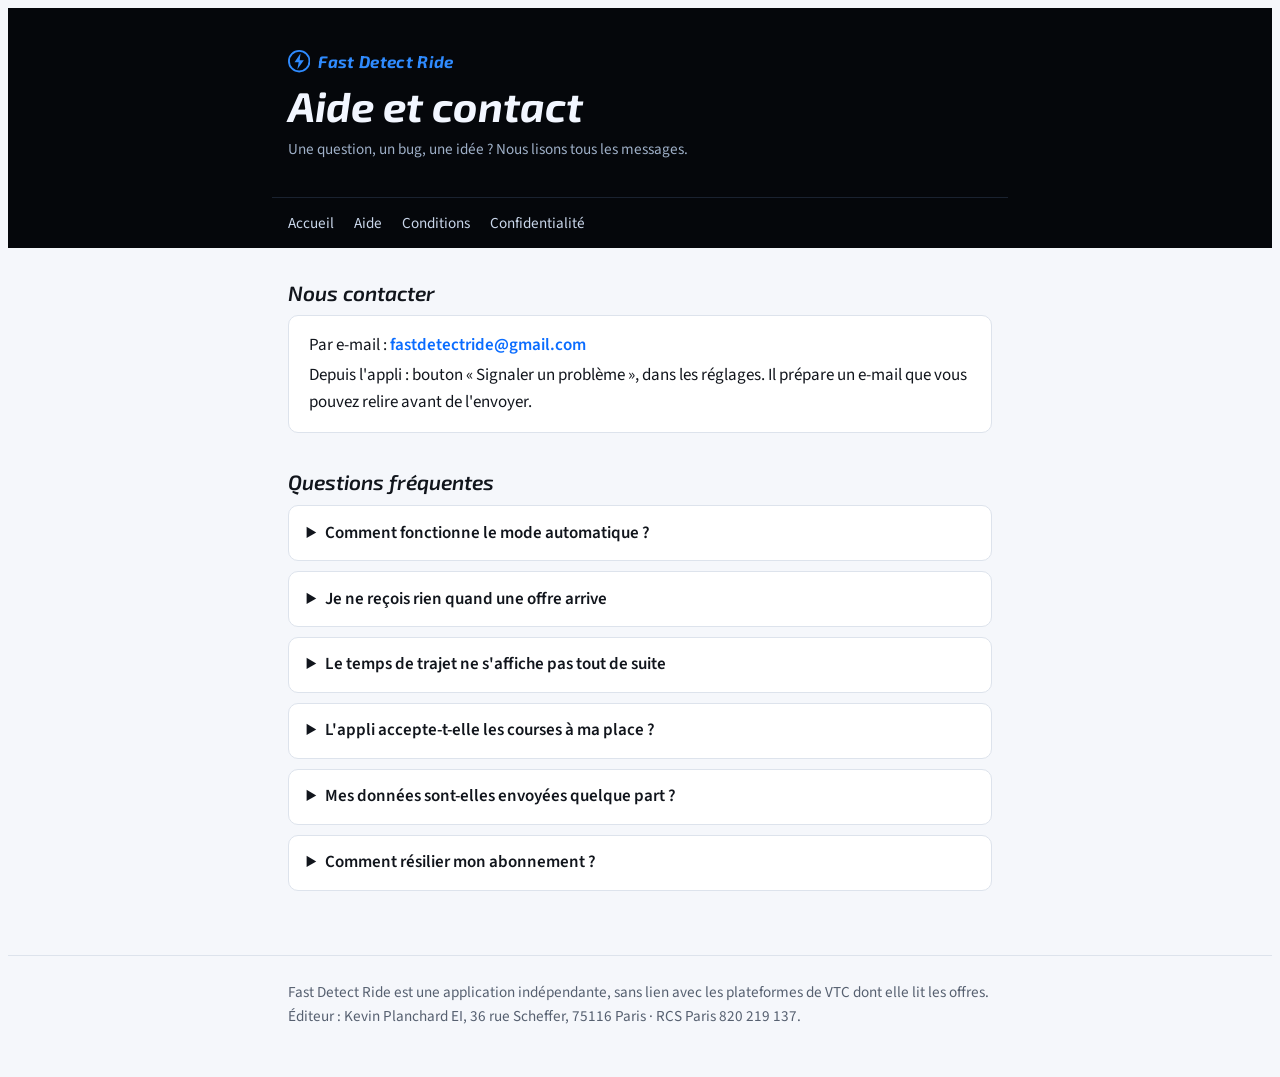
==== aide.html @ ab3cb58c "Site Fast Detect Ride : accueil, aide, conditions, confidentialité Co-Authored-By: Claude Opus 5.5 <" ====
<!doctype html>
<html lang="fr">
<head>
<meta charset="utf-8">
<meta name="viewport" content="width=device-width, initial-scale=1, viewport-fit=cover">
<title>Aide · Fast Detect Ride</title>
<meta name="description" content="Aide et contact pour l'application Fast Detect Ride.">
<link rel="preconnect" href="https://fonts.googleapis.com">
<link rel="stylesheet" href="https://fonts.googleapis.com/css2?family=Exo+2:ital,wght@1,600;1,700&family=Source+Sans+3:wght@400;600&display=swap">
<style>
/* Layout: une colonne de lecture étroite, en-tête sombre de marque, encadré "en bref" puis sections numérotées comme dans un texte juridique */
:root {
  --bg: #f5f7fb;
  --surface: #ffffff;
  --fg: #11151c;
  --muted: #566070;
  --line: #dde3ec;
  --accent: #0a6cff;
  --brand-bg: #05070b;
  --brand-fg: #f2f6ff;
  --brand-accent: #2f8bff;
  --display: "Exo 2", "Segoe UI", system-ui, sans-serif;
  --body: "Source Sans 3", -apple-system, "Segoe UI", Roboto, sans-serif;
}
@media (prefers-color-scheme: dark) {
  :root:not([data-theme="light"]) {
    --bg: #07090d; --surface: #0f131a; --fg: #e8edf5; --muted: #98a3b5; --line: #1f2733; --accent: #4f9dff;
    --brand-bg: #000000; --brand-fg: #f2f6ff; --brand-accent: #2f8bff; color-scheme: dark;
  }
}
:root[data-theme="dark"] {
  --bg: #07090d; --surface: #0f131a; --fg: #e8edf5; --muted: #98a3b5; --line: #1f2733; --accent: #4f9dff;
  --brand-bg: #000000; --brand-fg: #f2f6ff; --brand-accent: #2f8bff; color-scheme: dark;
}
body { background: var(--bg); color: var(--fg); font-family: var(--body); font-size: 17px; line-height: 1.6; }
.band { background: var(--brand-bg); color: var(--brand-fg); }
.wrap { max-width: 44rem; margin: 0 auto; padding-left: max(16px, env(safe-area-inset-left, 0px)); padding-right: max(16px, env(safe-area-inset-right, 0px)); }
header .wrap { padding-block: 2.5rem 2.25rem; display: grid; gap: .5rem; }
.app { font-family: var(--display); font-style: italic; font-weight: 700; font-size: 1.05rem; letter-spacing: .02em; color: var(--brand-accent); display: flex; align-items: center; gap: .5rem; }
.app svg { width: 1.4rem; height: 1.4rem; }
h1 { font-family: var(--display); font-style: italic; font-weight: 700; font-size: clamp(1.9rem, 6vw, 2.6rem); line-height: 1.1; margin: 0; text-wrap: balance; }
.date { color: #9fb0c8; font-size: .95rem; margin: 0; }
main .wrap { padding-block: 2rem 4rem; display: grid; gap: 2.25rem; }
.brief { background: var(--surface); border: 1px solid var(--line); border-radius: 10px; padding: 1.25rem 1.4rem; }
.brief h2 { margin-top: 0; }
.brief ul { margin: 0; padding-left: 1.2rem; display: grid; gap: .35rem; }
section { display: grid; gap: .6rem; }
h2 { font-family: var(--display); font-style: italic; font-weight: 600; font-size: 1.3rem; line-height: 1.25; margin: 0; text-wrap: balance; }
h2 .n { color: var(--accent); margin-right: .35rem; font-variant-numeric: tabular-nums; }
p, ul { margin: 0; }
ul { padding-left: 1.2rem; display: grid; gap: .3rem; }
strong { font-weight: 600; }
.id { background: var(--surface); border: 1px solid var(--line); border-radius: 10px; padding: 1rem 1.25rem; display: grid; gap: .15rem; }
.mail { font-weight: 600; color: var(--accent); user-select: all; overflow-wrap: anywhere; }
a { color: var(--accent); }
a:focus-visible { outline: 2px solid var(--accent); outline-offset: 2px; }
footer { border-top: 1px solid var(--line); }
footer .wrap { padding-block: 1.5rem 2.5rem; color: var(--muted); font-size: .95rem; }

.nav { display: flex; flex-wrap: wrap; gap: .25rem 1.25rem; padding-block: .8rem; border-top: 1px solid #1a2230; font-size: .95rem; }
.nav a { color: #c9d6ea; text-decoration: none; }
.nav a:hover, .nav a:focus-visible { color: var(--brand-accent); }
details { background: var(--surface); border: 1px solid var(--line); border-radius: 10px; padding: .85rem 1.1rem; }
summary { cursor: pointer; font-weight: 600; }
details > div { padding-top: .6rem; display: grid; gap: .5rem; }
.home .wrap { padding-block: 3rem; }
.home p.lead { font-size: 1.2rem; color: #c9d6ea; max-width: 34rem; margin: 0; }
</style>
</head>
<body>
<header class="band">
  <div class="wrap">
    <div class="app">
      <svg viewBox="0 0 24 24" aria-hidden="true"><circle cx="12" cy="12" r="11" fill="none" stroke="currentColor" stroke-width="2"/><path d="M13.5 3.5 7 13h4.5l-1.5 7.5L17 11h-4.5z" fill="currentColor"/></svg>
      Fast Detect Ride
    </div>
    <h1>Aide et contact</h1>
    <p class="date">Une question, un bug, une idée ? Nous lisons tous les messages.</p>
  </div>
</header>
<nav class="band"><div class="wrap nav"><a href="/">Accueil</a><a href="/aide">Aide</a><a href="/conditions">Conditions</a><a href="/confidentialite">Confidentialité</a></div></nav>
<main>
  <div class="wrap">

    <section>
      <h2>Nous contacter</h2>
      <div class="id">
        <span>Par e-mail : <span class="mail">fastdetectride@gmail.com</span></span>
        <span>Depuis l'appli : bouton « Signaler un problème », dans les réglages. Il prépare un e-mail que vous pouvez relire avant de l'envoyer.</span>
      </div>
    </section>

    <section>
      <h2>Questions fréquentes</h2>

      <details>
        <summary>Comment fonctionne le mode automatique ?</summary>
        <div><p>Quand vous le lancez, l'iPhone vous demande l'autorisation de partager votre écran avec Fast Detect Ride. L'appli lit alors les offres de course dès qu'elles s'affichent et vous montre le prix au kilomètre, le prix à l'heure et le temps de trajet dans une notification, la Dynamic Island et CarPlay.</p></div>
      </details>

      <details>
        <summary>Je ne reçois rien quand une offre arrive</summary>
        <div>
          <p>Vérifiez dans l'ordre :</p>
          <ul>
            <li>que le mode automatique est bien lancé (un indicateur de partage d'écran s'affiche en haut de l'iPhone) ;</li>
            <li>que les notifications sont autorisées : Réglages &gt; Notifications &gt; Fast Detect Ride ;</li>
            <li>qu'un mode Concentration ne bloque pas les notifications de l'appli ;</li>
            <li>que la position est autorisée sur « Toujours » : Réglages &gt; Confidentialité &gt; Service de localisation &gt; Fast Detect Ride.</li>
          </ul>
          <p>Si le problème continue, envoyez-nous un message avec « Signaler un problème ».</p>
        </div>
      </details>

      <details>
        <summary>Le temps de trajet ne s'affiche pas tout de suite</summary>
        <div><p>Pour les longues courses, le calcul du trajet peut prendre quelques secondes de plus. Le temps s'ajoute alors à l'affichage dès qu'il est prêt. Fast Detect Ride n'affiche jamais de temps approximatif : si le trajet ne peut pas être calculé, c'est indiqué clairement.</p></div>
      </details>

      <details>
        <summary>L'appli accepte-t-elle les courses à ma place ?</summary>
        <div><p>Non. Fast Detect Ride ne touche jamais à l'application de la plateforme. Elle vous aide à décider, mais c'est toujours vous qui acceptez ou refusez.</p></div>
      </details>

      <details>
        <summary>Mes données sont-elles envoyées quelque part ?</summary>
        <div><p>Non, il n'y a ni compte ni serveur. L'écran est analysé directement sur votre iPhone et aucune image n'est enregistrée. Tous les détails sont dans la <a href="/confidentialite">politique de confidentialité</a>.</p></div>
      </details>

      <details>
        <summary>Comment résilier mon abonnement ?</summary>
        <div><p>Les abonnements sont gérés par Apple. Allez dans Réglages &gt; votre nom &gt; Abonnements &gt; Fast Detect Ride. Résiliez au moins 24 heures avant la date de renouvellement pour ne pas être prélevé. Pour un remboursement, la demande se fait auprès d'Apple sur <a href="https://reportaproblem.apple.com" target="_blank" rel="noopener">reportaproblem.apple.com</a>.</p></div>
      </details>

    </section>

  </div>
</main>

<footer>
  <div class="wrap">Fast Detect Ride est une application indépendante, sans lien avec les plateformes de VTC dont elle lit les offres. Éditeur : Kevin Planchard EI, 36 rue Scheffer, 75116 Paris · RCS Paris 820 219 137.</div>
</footer>
</body>
</html>
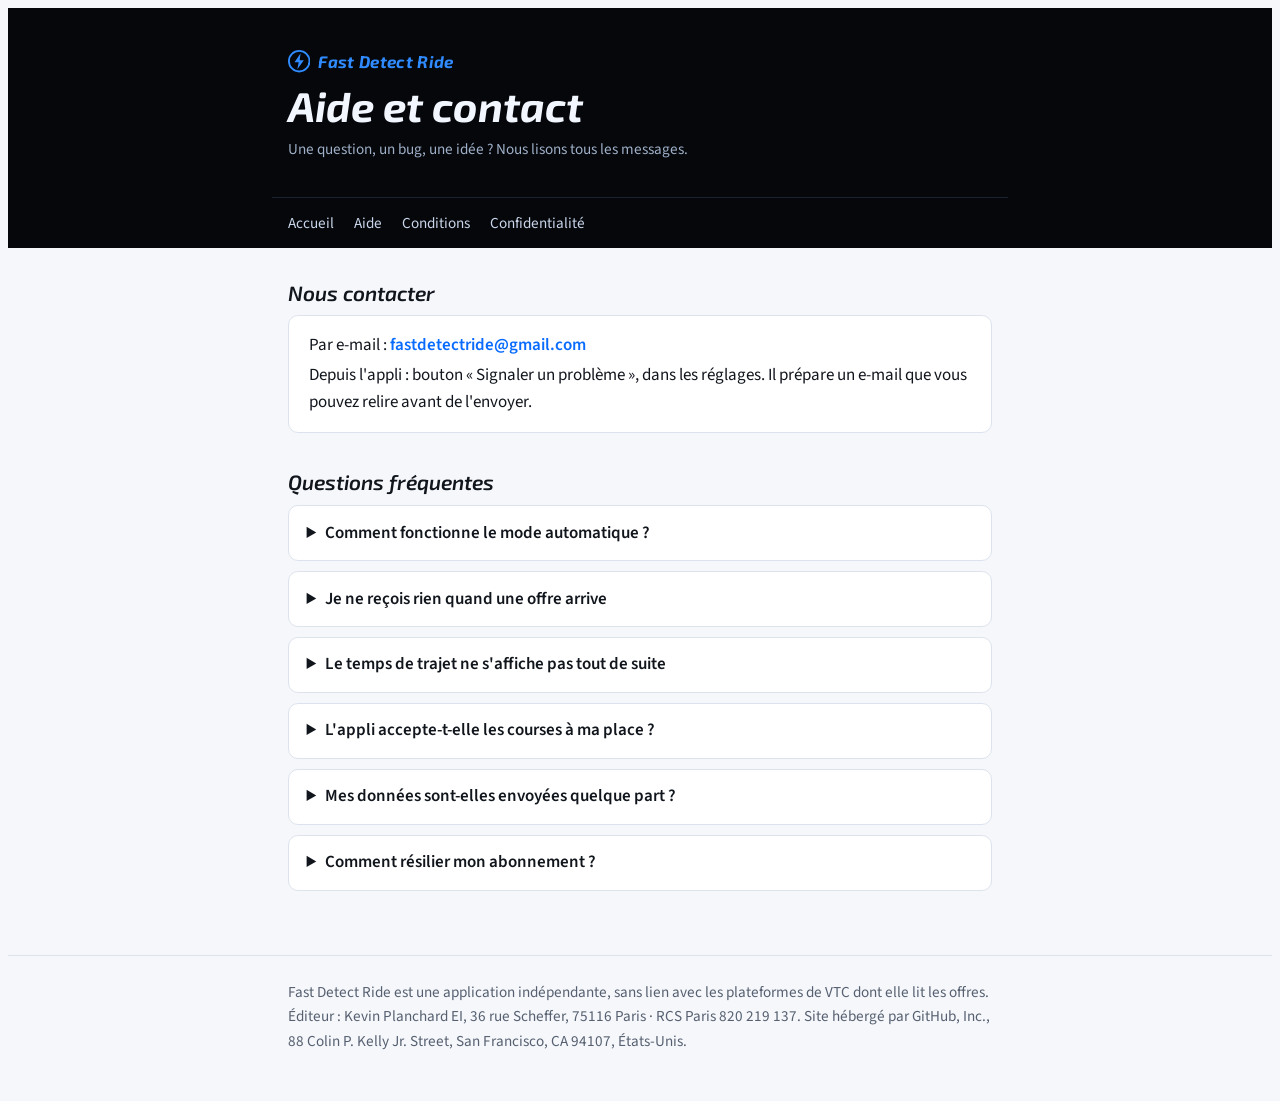
==== commit c2a22512: "Confidentialité : historique sans adresse (code postal), mémoire des lieux, journal TestFlight ; héb" ====
--- a/aide.html
+++ b/aide.html
@@ -138,7 +138,7 @@
 </main>
 
 <footer>
-  <div class="wrap">Fast Detect Ride est une application indépendante, sans lien avec les plateformes de VTC dont elle lit les offres. Éditeur : Kevin Planchard EI, 36 rue Scheffer, 75116 Paris · RCS Paris 820 219 137.</div>
+  <div class="wrap">Fast Detect Ride est une application indépendante, sans lien avec les plateformes de VTC dont elle lit les offres. Éditeur : Kevin Planchard EI, 36 rue Scheffer, 75116 Paris · RCS Paris 820 219 137. Site hébergé par GitHub, Inc., 88 Colin P. Kelly Jr. Street, San Francisco, CA 94107, États-Unis.</div>
 </footer>
 </body>
 </html>
